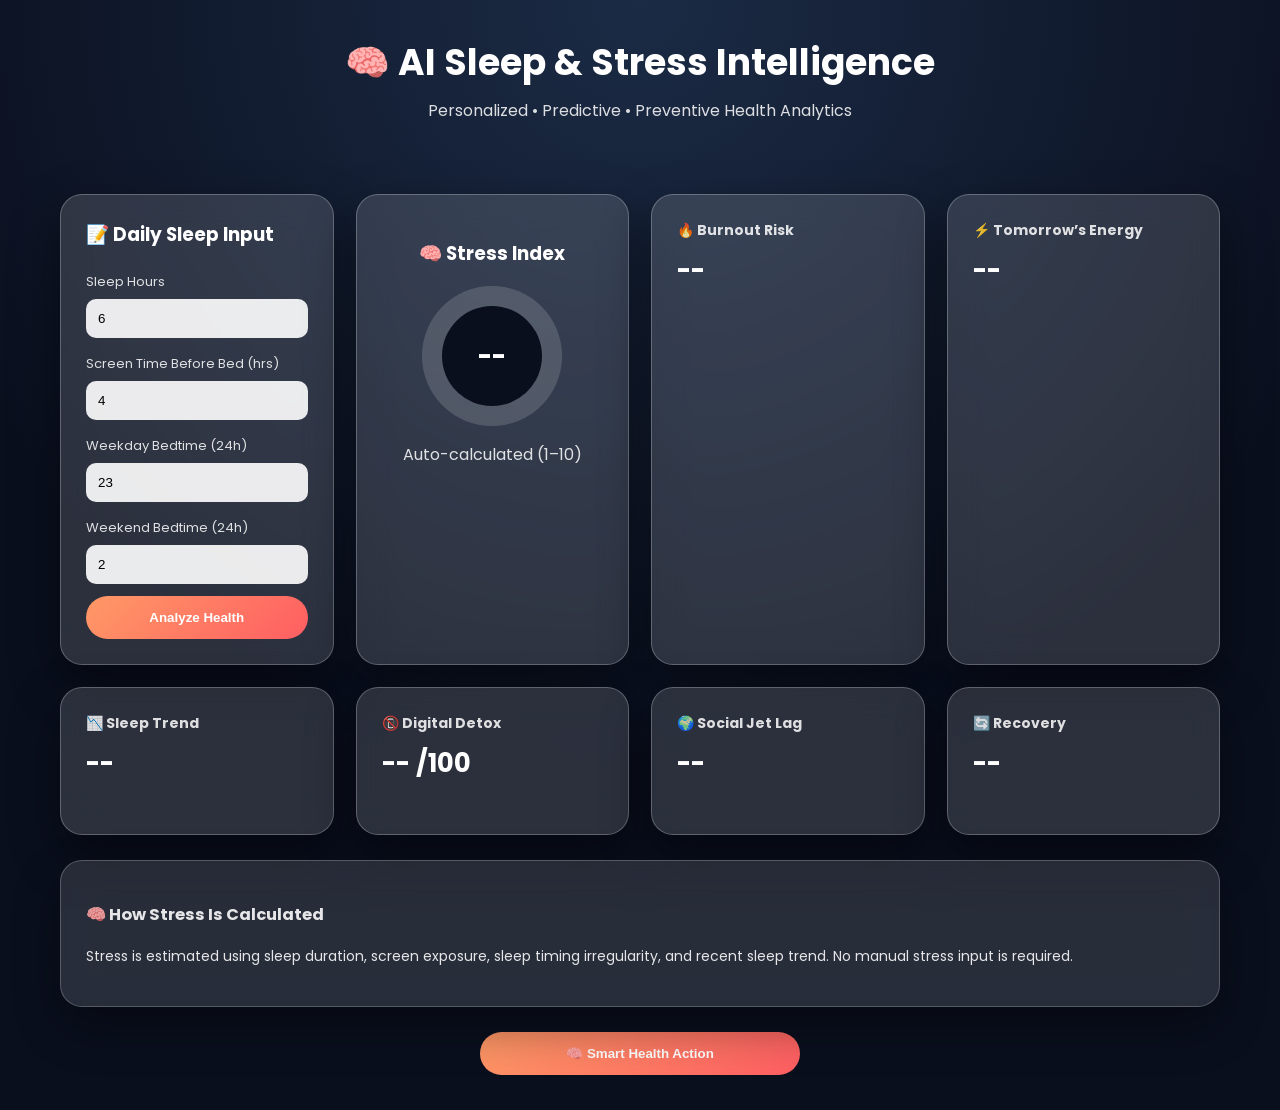
==== SleepQualityPrediction/SleepQualityPrediction/frontend/advanced-sleep-dashboard.html @ 57e17369 "Initial commit" ====
<!doctype html>
<html lang="en">
<head>
<meta charset="utf-8">
<title>AI Sleep & Stress Intelligence Dashboard</title>
<meta name="viewport" content="width=device-width, initial-scale=1">

<link href="https://fonts.googleapis.com/css2?family=Poppins:wght@300;400;600;700&display=swap" rel="stylesheet">

<style>
:root{
  --glass: rgba(255,255,255,0.14);
  --border: rgba(255,255,255,0.25);
  --accent1:#00c6ff;
  --accent2:#f0f;
}
*{box-sizing:border-box}
body{
  margin:0;
  font-family:'Poppins',sans-serif;
  background:
    radial-gradient(circle at top,#1b2b45,#0a0f1e 60%);
  color:#fff;
  min-height:100vh;
}
.header{
  padding:35px 20px;
  text-align:center;
}
.header h1{
  font-size:36px;
  margin:0;
  font-weight:700;
}
.header p{
  opacity:.85;
  margin-top:8px;
}

.container{
  max-width:1200px;
  margin:auto;
  padding:20px;
}

/* GLASS CARD */
.card{
  background:var(--glass);
  backdrop-filter:blur(18px);
  border:1px solid var(--border);
  border-radius:22px;
  padding:25px;
  box-shadow:0 20px 50px rgba(0,0,0,.45);
}

.grid{
  display:grid;
  grid-template-columns:repeat(auto-fit,minmax(260px,1fr));
  gap:22px;
}

/* INPUT */
.input-card h3{
  margin-top:0;
}
label{
  font-size:13px;
  opacity:.85;
}
input{
  width:100%;
  margin-top:6px;
  margin-bottom:12px;
  padding:12px;
  border-radius:10px;
  border:none;
  background:rgba(255,255,255,.9);
}
button{
  width:100%;
  padding:14px;
  border:none;
  border-radius:30px;
  font-weight:600;
  background:linear-gradient(135deg,#ff9966,#ff5e62);
  color:white;
  cursor:pointer;
  transition:.3s;
}
button:hover{
  transform:translateY(-3px);
  box-shadow:0 12px 30px rgba(0,0,0,.4);
}

/* SCORE CIRCLE */
.circle{
  width:140px;
  height:140px;
  margin:15px auto;
  border-radius:50%;
  background:conic-gradient(
    var(--accent1) calc(var(--value)*1%),
    rgba(255,255,255,.15) 0
  );
  display:flex;
  align-items:center;
  justify-content:center;
}
.circle span{
  background:#0a0f1e;
  width:100px;
  height:100px;
  border-radius:50%;
  display:flex;
  align-items:center;
  justify-content:center;
  font-size:26px;
  font-weight:700;
}

/* METRIC CARD */
.metric h4{
  margin:0;
  font-size:14px;
  opacity:.85;
}
.metric p{
  font-size:26px;
  font-weight:700;
  margin-top:10px;
}

/* STATUS COLORS */
.good{color:#00ffcc}
.warn{color:#ffd369}
.bad{color:#ff7675}

/* EXPLAIN */
.explain{
  font-size:14px;
  line-height:1.6;
  opacity:.9;
}

/* ACTION */
.action{
  margin-top:25px;
  text-align:center;
}
.action p{
  margin-top:12px;
  font-size:15px;
  opacity:.95;
}

/* MOBILE */
@media(max-width:600px){
  .header h1{font-size:28px}
}
</style>
</head>

<body>

<div class="header">
  <h1>🧠 AI Sleep & Stress Intelligence</h1>
  <p>Personalized • Predictive • Preventive Health Analytics</p>
</div>

<div class="container">

<div class="grid">

<!-- INPUT -->
<div class="card input-card">
  <h3>📝 Daily Sleep Input</h3>

  <label>Sleep Hours</label>
  <input type="number" id="sleepHours" value="6">

  <label>Screen Time Before Bed (hrs)</label>
  <input type="number" id="screenTime" value="4">

  <label>Weekday Bedtime (24h)</label>
  <input type="number" id="weekdayBed" value="23">

  <label>Weekend Bedtime (24h)</label>
  <input type="number" id="weekendBed" value="2">

  <button onclick="analyze()">Analyze Health</button>
</div>

<!-- STRESS -->
<div class="card">
  <h3 style="text-align:center">🧠 Stress Index</h3>
  <div class="circle" id="stressCircle" style="--value:0">
    <span id="stressIndex">--</span>
  </div>
  <p style="text-align:center;opacity:.85">Auto-calculated (1–10)</p>
</div>

<!-- METRICS -->
<div class="card metric">
  <h4>🔥 Burnout Risk</h4>
  <p id="burnout">--</p>
</div>

<div class="card metric">
  <h4>⚡ Tomorrow’s Energy</h4>
  <p id="energy">--</p>
</div>

<div class="card metric">
  <h4>📉 Sleep Trend</h4>
  <p id="habit">--</p>
</div>

<div class="card metric">
  <h4>📵 Digital Detox</h4>
  <p id="detoxText">-- /100</p>
</div>

<div class="card metric">
  <h4>🌍 Social Jet Lag</h4>
  <p id="jetlag">--</p>
</div>

<div class="card metric">
  <h4>🔄 Recovery</h4>
  <p id="recovery">--</p>
</div>

</div>

<!-- EXPLANATION -->
<div class="card explain" style="margin-top:25px">
  <h3>🧠 How Stress Is Calculated</h3>
  <p id="stressExplain">
    Stress is estimated using sleep duration, screen exposure,
    sleep timing irregularity, and recent sleep trend.
    No manual stress input is required.
  </p>
</div>

<div class="action">
  <button style="max-width:320px" onclick="smartAction()">🧠 Smart Health Action</button>
  <p id="actionText"></p>
</div>

</div>

<script>
let history = JSON.parse(localStorage.getItem("sleepHistory")) || [];

function calculateStress(sleep, screen, weekday, weekend, history){
  let stress = 1;
  if(sleep < 6) stress += 3;
  else if(sleep < 7) stress += 2;
  if(screen >= 4) stress += 3;
  else if(screen >= 2) stress += 2;
  if(Math.abs(weekday - weekend) >= 3) stress += 2;
  if(history.length >= 3){
    const a=history.at(-3).sleep,b=history.at(-2).sleep,c=history.at(-1).sleep;
    if(a>b && b>c) stress += 2;
  }
  return Math.min(stress,10);
}

function analyze(){
  const sleep=+sleepHours.value;
  const screen=+screenTime.value;
  const weekday=+weekdayBed.value;
  const weekend=+weekendBed.value;

  history.push({sleep});
  if(history.length>7) history.shift();
  localStorage.setItem("sleepHistory",JSON.stringify(history));

  const stress=calculateStress(sleep,screen,weekday,weekend,history);
  stressIndex.innerText=stress;
  stressCircle.style.setProperty("--value",stress*10);

  burnout.innerText = stress>=7 && sleep<6 ? "HIGH ⚠️" : "LOW ✅";
  burnout.className = stress>=7 ? "bad" : "good";

  energy.innerText =
    sleep>=7?"😊 Energetic":sleep>=6?"😐 Normal":"😴 Tired";

  habit.innerText =
    history.length>=3 &&
    history.at(-3).sleep>history.at(-2).sleep &&
    history.at(-2).sleep>history.at(-1).sleep
    ?"Declining ⚠️":"Stable / Improving";

  let detox=Math.max(0,100-screen*15);
  detoxText.innerText=detox+" /100";

  jetlag.innerText =
    Math.abs(weekday-weekend)>=3?"Detected ⚠️":"Normal ✅";

  recovery.innerText =
    sleep>=8?"🟢 Good":sleep>=6?"🟡 Partial":"🔴 Poor";

  stressExplain.innerText=
    `Stress Index is derived from:
     Sleep = ${sleep} hrs,
     Screen = ${screen} hrs,
     Bedtime gap = ${Math.abs(weekday-weekend)} hrs,
     Recent sleep trend.`;
}

function smartAction(){
  if(burnout.innerText.includes("HIGH"))
    actionText.innerText="🛑 High stress detected. Reduce workload & prioritize sleep.";
  else if(jetlag.innerText.includes("Detected"))
    actionText.innerText="⏰ Fix weekend sleep timing to stabilize body clock.";
  else
    actionText.innerText="✅ You are doing well. Maintain this routine.";
}
</script>

</body>
</html>
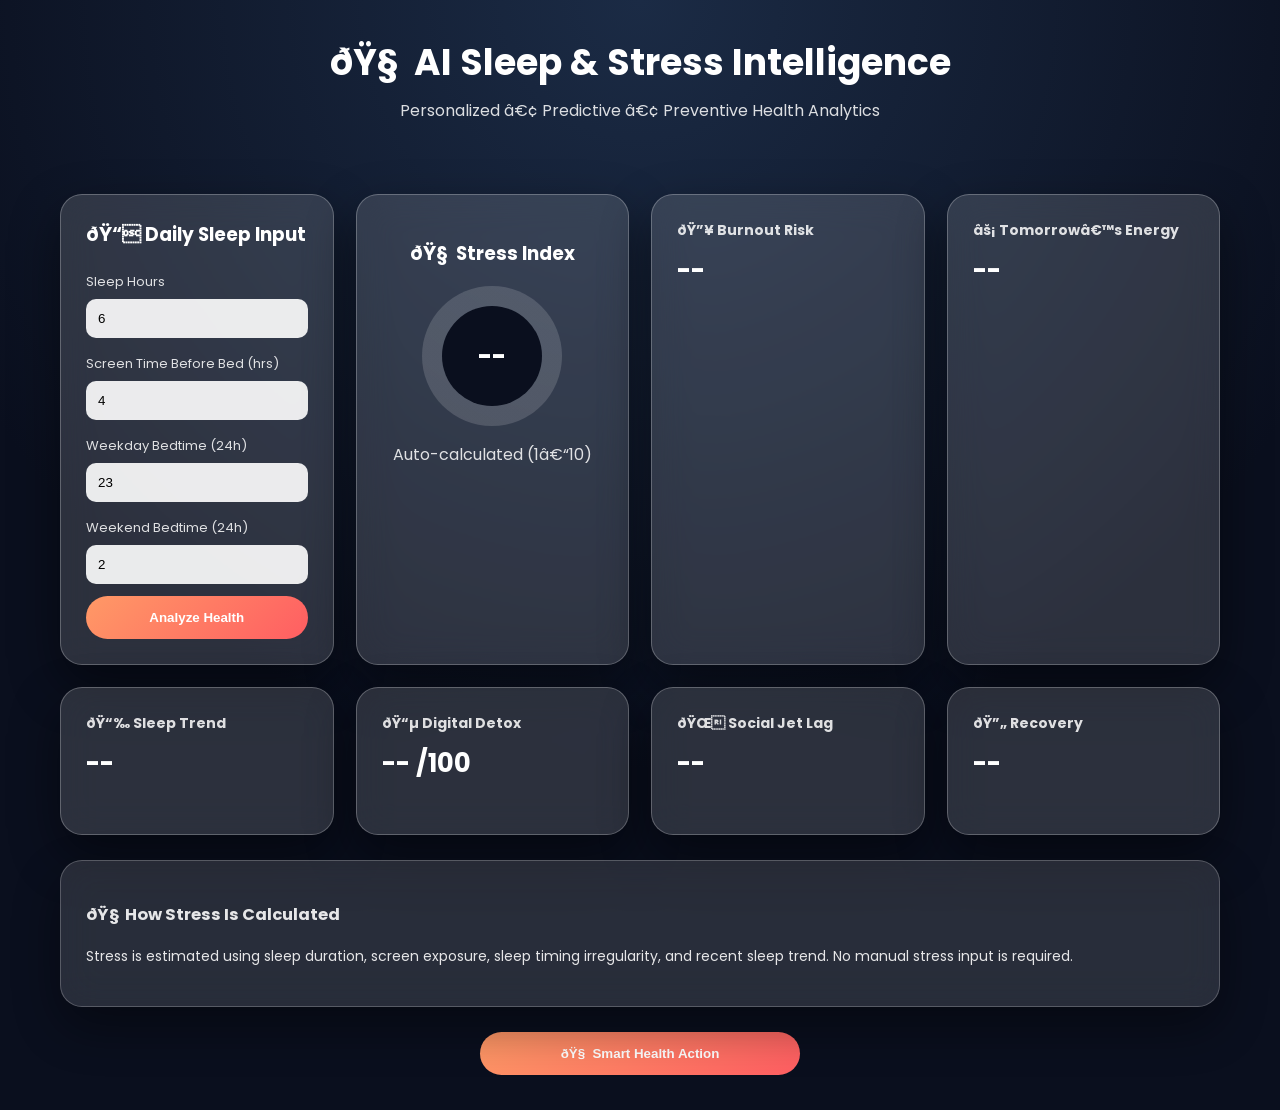
==== commit 64aaa14f: "update" ====
--- a/SleepQualityPrediction/SleepQualityPrediction/frontend/advanced-sleep-dashboard.html
+++ b/SleepQualityPrediction/SleepQualityPrediction/frontend/advanced-sleep-dashboard.html
@@ -1,4 +1,4 @@
-<!doctype html>
+﻿<!doctype html>
 <html lang="en">
 <head>
 <meta charset="utf-8">
@@ -163,8 +163,8 @@
 <body>
 
 <div class="header">
-  <h1>🧠 AI Sleep & Stress Intelligence</h1>
-  <p>Personalized • Predictive • Preventive Health Analytics</p>
+  <h1>ðŸ§  AI Sleep & Stress Intelligence</h1>
+  <p>Personalized â€¢ Predictive â€¢ Preventive Health Analytics</p>
 </div>
 
 <div class="container">
@@ -173,7 +173,7 @@
 
 <!-- INPUT -->
 <div class="card input-card">
-  <h3>📝 Daily Sleep Input</h3>
+  <h3>ðŸ“ Daily Sleep Input</h3>
 
   <label>Sleep Hours</label>
   <input type="number" id="sleepHours" value="6">
@@ -192,41 +192,41 @@
 
 <!-- STRESS -->
 <div class="card">
-  <h3 style="text-align:center">🧠 Stress Index</h3>
+  <h3 style="text-align:center">ðŸ§  Stress Index</h3>
   <div class="circle" id="stressCircle" style="--value:0">
     <span id="stressIndex">--</span>
   </div>
-  <p style="text-align:center;opacity:.85">Auto-calculated (1–10)</p>
+  <p style="text-align:center;opacity:.85">Auto-calculated (1â€“10)</p>
 </div>
 
 <!-- METRICS -->
 <div class="card metric">
-  <h4>🔥 Burnout Risk</h4>
+  <h4>ðŸ”¥ Burnout Risk</h4>
   <p id="burnout">--</p>
 </div>
 
 <div class="card metric">
-  <h4>⚡ Tomorrow’s Energy</h4>
+  <h4>âš¡ Tomorrowâ€™s Energy</h4>
   <p id="energy">--</p>
 </div>
 
 <div class="card metric">
-  <h4>📉 Sleep Trend</h4>
+  <h4>ðŸ“‰ Sleep Trend</h4>
   <p id="habit">--</p>
 </div>
 
 <div class="card metric">
-  <h4>📵 Digital Detox</h4>
+  <h4>ðŸ“µ Digital Detox</h4>
   <p id="detoxText">-- /100</p>
 </div>
 
 <div class="card metric">
-  <h4>🌍 Social Jet Lag</h4>
+  <h4>ðŸŒ Social Jet Lag</h4>
   <p id="jetlag">--</p>
 </div>
 
 <div class="card metric">
-  <h4>🔄 Recovery</h4>
+  <h4>ðŸ”„ Recovery</h4>
   <p id="recovery">--</p>
 </div>
 
@@ -234,7 +234,7 @@
 
 <!-- EXPLANATION -->
 <div class="card explain" style="margin-top:25px">
-  <h3>🧠 How Stress Is Calculated</h3>
+  <h3>ðŸ§  How Stress Is Calculated</h3>
   <p id="stressExplain">
     Stress is estimated using sleep duration, screen exposure,
     sleep timing irregularity, and recent sleep trend.
@@ -243,7 +243,7 @@
 </div>
 
 <div class="action">
-  <button style="max-width:320px" onclick="smartAction()">🧠 Smart Health Action</button>
+  <button style="max-width:320px" onclick="smartAction()">ðŸ§  Smart Health Action</button>
   <p id="actionText"></p>
 </div>
 
@@ -280,26 +280,26 @@
   stressIndex.innerText=stress;
   stressCircle.style.setProperty("--value",stress*10);
 
-  burnout.innerText = stress>=7 && sleep<6 ? "HIGH ⚠️" : "LOW ✅";
+  burnout.innerText = stress>=7 && sleep<6 ? "HIGH âš ï¸" : "LOW âœ…";
   burnout.className = stress>=7 ? "bad" : "good";
 
   energy.innerText =
-    sleep>=7?"😊 Energetic":sleep>=6?"😐 Normal":"😴 Tired";
+    sleep>=7?"ðŸ˜Š Energetic":sleep>=6?"ðŸ˜ Normal":"ðŸ˜´ Tired";
 
   habit.innerText =
     history.length>=3 &&
     history.at(-3).sleep>history.at(-2).sleep &&
     history.at(-2).sleep>history.at(-1).sleep
-    ?"Declining ⚠️":"Stable / Improving";
+    ?"Declining âš ï¸":"Stable / Improving";
 
   let detox=Math.max(0,100-screen*15);
   detoxText.innerText=detox+" /100";
 
   jetlag.innerText =
-    Math.abs(weekday-weekend)>=3?"Detected ⚠️":"Normal ✅";
+    Math.abs(weekday-weekend)>=3?"Detected âš ï¸":"Normal âœ…";
 
   recovery.innerText =
-    sleep>=8?"🟢 Good":sleep>=6?"🟡 Partial":"🔴 Poor";
+    sleep>=8?"ðŸŸ¢ Good":sleep>=6?"ðŸŸ¡ Partial":"ðŸ”´ Poor";
 
   stressExplain.innerText=
     `Stress Index is derived from:
@@ -311,13 +311,14 @@
 
 function smartAction(){
   if(burnout.innerText.includes("HIGH"))
-    actionText.innerText="🛑 High stress detected. Reduce workload & prioritize sleep.";
+    actionText.innerText="ðŸ›‘ High stress detected. Reduce workload & prioritize sleep.";
   else if(jetlag.innerText.includes("Detected"))
-    actionText.innerText="⏰ Fix weekend sleep timing to stabilize body clock.";
+    actionText.innerText="â° Fix weekend sleep timing to stabilize body clock.";
   else
-    actionText.innerText="✅ You are doing well. Maintain this routine.";
+    actionText.innerText="âœ… You are doing well. Maintain this routine.";
 }
 </script>
 
 </body>
 </html>
+
